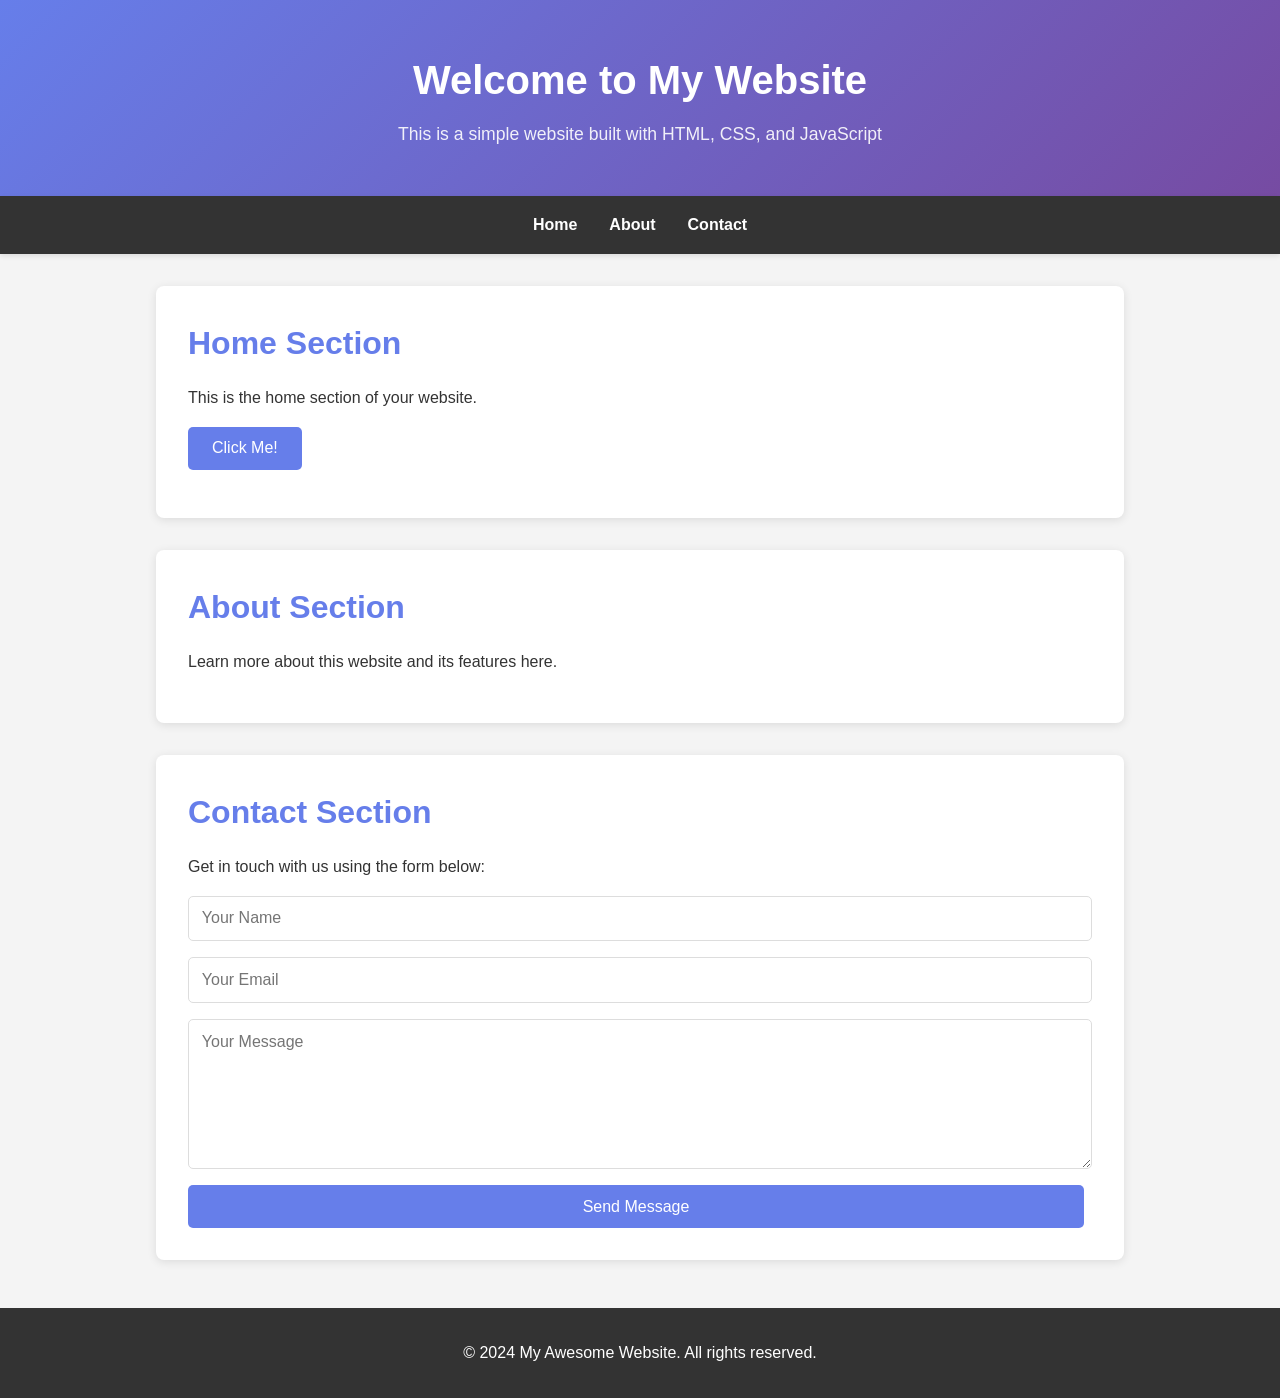
==== index.html @ be75d392 "Create HTML file with basic website structure" ====
<!DOCTYPE html>
<html lang="en">
<head>
    <meta charset="UTF-8">
    <meta name="viewport" content="width=device-width, initial-scale=1.0">
    <title>My Awesome Website</title>
    <link rel="stylesheet" href="style.css">
</head>
<body>
    <header>
        <h1>Welcome to My Website</h1>
        <p>This is a simple website built with HTML, CSS, and JavaScript</p>
    </header>

    <nav>
        <ul>
            <li><a href="#home">Home</a></li>
            <li><a href="#about">About</a></li>
            <li><a href="#contact">Contact</a></li>
        </ul>
    </nav>

    <main>
        <section id="home">
            <h2>Home Section</h2>
            <p>This is the home section of your website.</p>
            <button id="myButton">Click Me!</button>
            <p id="message"></p>
        </section>

        <section id="about">
            <h2>About Section</h2>
            <p>Learn more about this website and its features here.</p>
        </section>

        <section id="contact">
            <h2>Contact Section</h2>
            <p>Get in touch with us using the form below:</p>
            <form id="contactForm">
                <input type="text" placeholder="Your Name" required>
                <input type="email" placeholder="Your Email" required>
                <textarea placeholder="Your Message" required></textarea>
                <button type="submit">Send Message</button>
            </form>
        </section>
    </main>

    <footer>
        <p>&copy; 2024 My Awesome Website. All rights reserved.</p>
    </footer>

    <script src="script.js"></script>
</body>
</html>
---- style.css ----
/* General Styles */
* {
    margin: 0;
    padding: 0;
    box-sizing: border-box;
}

body {
    font-family: 'Arial', sans-serif;
    line-height: 1.6;
    color: #333;
    background-color: #f4f4f4;
}

/* Header Styles */
header {
    background: linear-gradient(135deg, #667eea 0%, #764ba2 100%);
    color: white;
    text-align: center;
    padding: 3rem 0;
    box-shadow: 0 2px 5px rgba(0, 0, 0, 0.1);
}

header h1 {
    font-size: 2.5rem;
    margin-bottom: 0.5rem;
}

header p {
    font-size: 1.1rem;
    opacity: 0.9;
}

/* Navigation Styles */
nav {
    background-color: #333;
    padding: 1rem 0;
    position: sticky;
    top: 0;
    box-shadow: 0 2px 5px rgba(0, 0, 0, 0.1);
}

nav ul {
    list-style: none;
    display: flex;
    justify-content: center;
    gap: 2rem;
}

nav a {
    color: white;
    text-decoration: none;
    font-weight: bold;
    transition: color 0.3s ease;
}

nav a:hover {
    color: #667eea;
}

/* Main Content Styles */
main {
    max-width: 1000px;
    margin: 2rem auto;
    padding: 0 1rem;
}

section {
    background: white;
    padding: 2rem;
    margin-bottom: 2rem;
    border-radius: 8px;
    box-shadow: 0 2px 10px rgba(0, 0, 0, 0.1);
}

section h2 {
    color: #667eea;
    margin-bottom: 1rem;
    font-size: 2rem;
}

section p {
    margin-bottom: 1rem;
    text-align: justify;
}

/* Button Styles */
button {
    background-color: #667eea;
    color: white;
    padding: 0.8rem 1.5rem;
    border: none;
    border-radius: 5px;
    cursor: pointer;
    font-size: 1rem;
    transition: background-color 0.3s ease;
    margin-right: 0.5rem;
}

button:hover {
    background-color: #764ba2;
}

button:active {
    transform: scale(0.98);
}

/* Form Styles */
form {
    display: flex;
    flex-direction: column;
    gap: 1rem;
}

input,
textarea {
    padding: 0.8rem;
    border: 1px solid #ddd;
    border-radius: 5px;
    font-family: 'Arial', sans-serif;
    font-size: 1rem;
}

input:focus,
textarea:focus {
    outline: none;
    border-color: #667eea;
    box-shadow: 0 0 5px rgba(102, 126, 234, 0.5);
}

textarea {
    resize: vertical;
    min-height: 150px;
}

/* Footer Styles */
footer {
    background-color: #333;
    color: white;
    text-align: center;
    padding: 2rem;
    margin-top: 3rem;
}

/* Message Styles */
#message {
    color: #667eea;
    font-weight: bold;
    margin-top: 1rem;
}

/* Responsive Design */
@media (max-width: 768px) {
    header h1 {
        font-size: 1.8rem;
    }

    nav ul {
        flex-direction: column;
        gap: 1rem;
        align-items: center;
    }

    section {
        padding: 1.5rem;
    }

    section h2 {
        font-size: 1.5rem;
    }
}
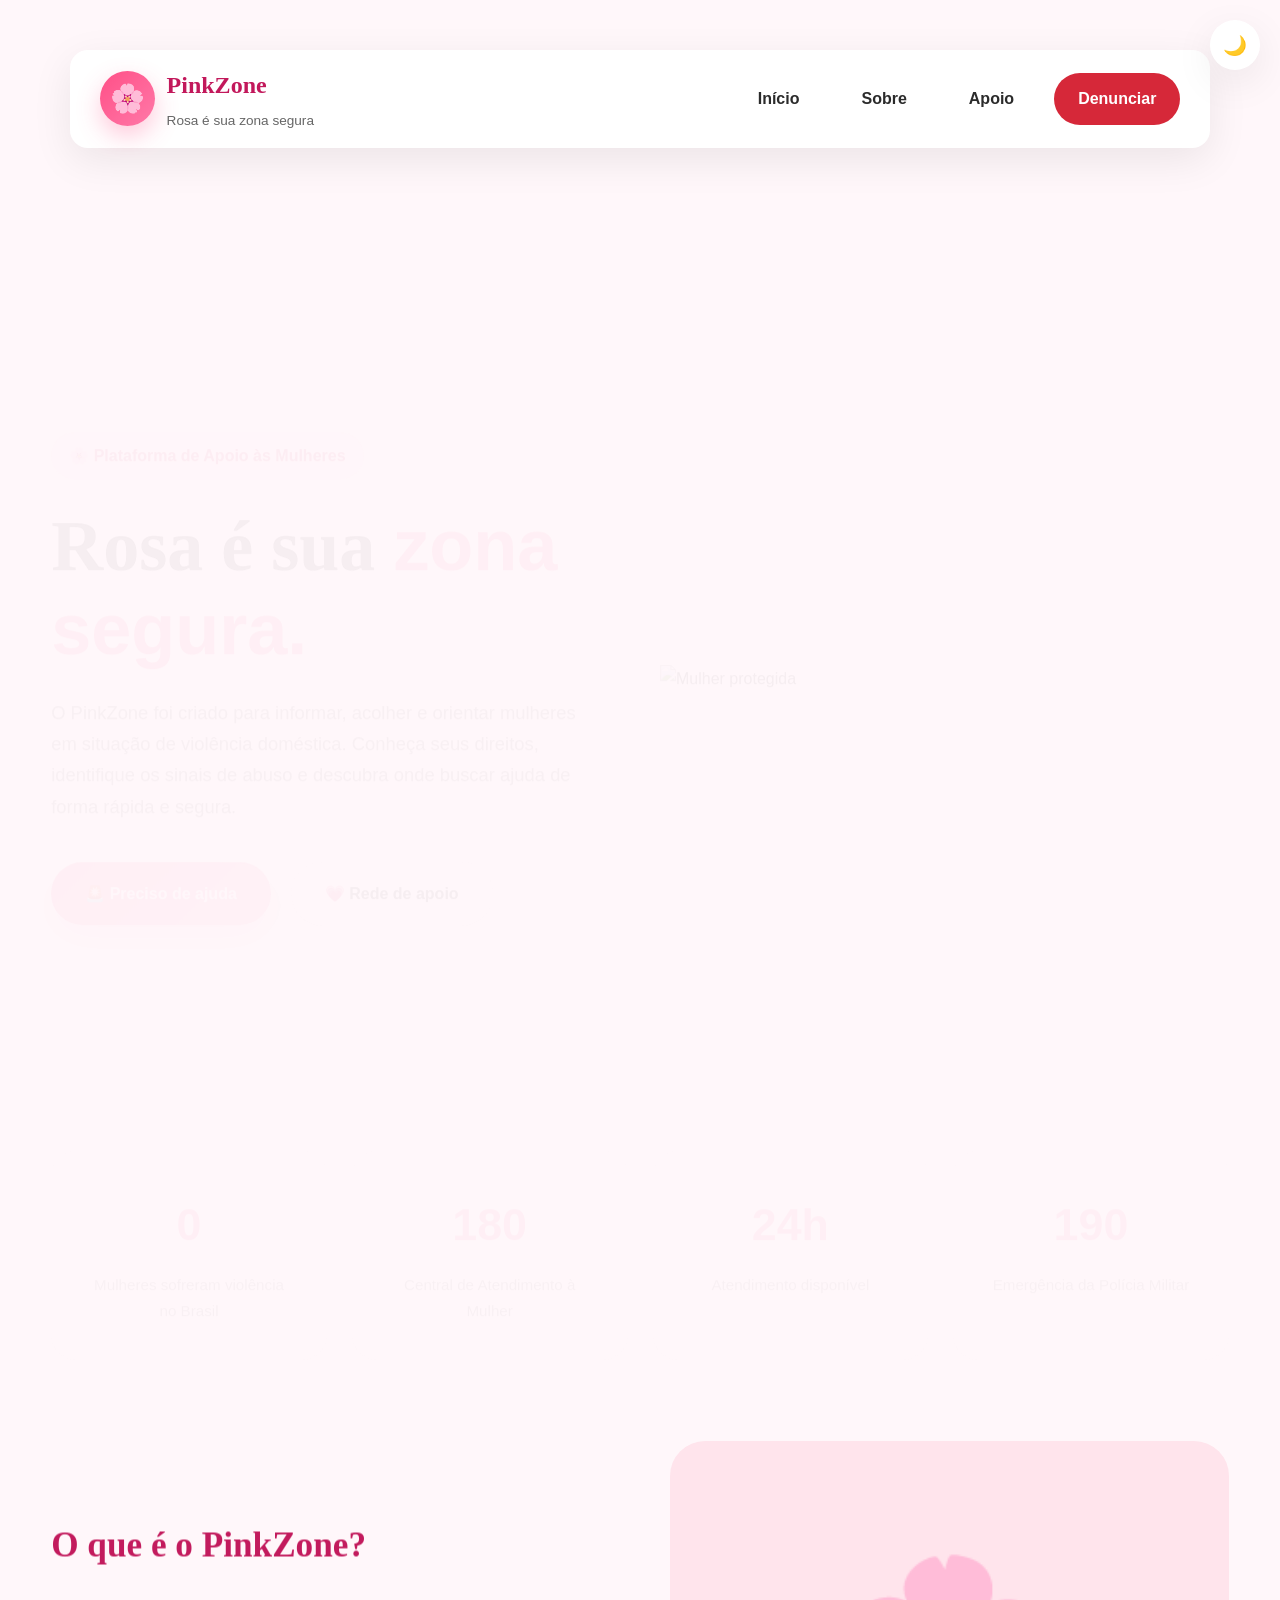
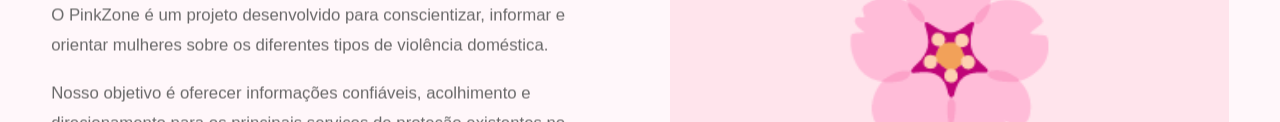
==== commit e813602d: "Add index.html redirect to testepz.html for GitHub Pages" ====
--- a/index.html
+++ b/index.html
@@ -1,54 +1,12 @@
-<!DOCTYPE html>
-<html lang="en">
-<head>
-    <meta charset="UTF-8">
-    <meta name="viewport" content="width=device-width, initial-scale=1.0">
-    <title>My Awesome Website</title>
-    <link rel="stylesheet" href="style.css">
-</head>
-<body>
-    <header>
-        <h1>Welcome to My Website</h1>
-        <p>This is a simple website built with HTML, CSS, and JavaScript</p>
-    </header>
-
-    <nav>
-        <ul>
-            <li><a href="#home">Home</a></li>
-            <li><a href="#about">About</a></li>
-            <li><a href="#contact">Contact</a></li>
-        </ul>
-    </nav>
-
-    <main>
-        <section id="home">
-            <h2>Home Section</h2>
-            <p>This is the home section of your website.</p>
-            <button id="myButton">Click Me!</button>
-            <p id="message"></p>
-        </section>
-
-        <section id="about">
-            <h2>About Section</h2>
-            <p>Learn more about this website and its features here.</p>
-        </section>
-
-        <section id="contact">
-            <h2>Contact Section</h2>
-            <p>Get in touch with us using the form below:</p>
-            <form id="contactForm">
-                <input type="text" placeholder="Your Name" required>
-                <input type="email" placeholder="Your Email" required>
-                <textarea placeholder="Your Message" required></textarea>
-                <button type="submit">Send Message</button>
-            </form>
-        </section>
-    </main>
-
-    <footer>
-        <p>&copy; 2024 My Awesome Website. All rights reserved.</p>
-    </footer>
-
-    <script src="script.js"></script>
-</body>
+<!doctype html>
+<html lang="pt-BR">
+  <head>
+    <meta charset="utf-8">
+    <meta http-equiv="refresh" content="0; url=./testepz.html">
+    <meta name="viewport" content="width=device-width,initial-scale=1">
+    <title>Redirecionando...</title>
+  </head>
+  <body>
+    <p>Se você não for redirecionado automaticamente, <a href="./testepz.html">clique aqui</a> para abrir o site.</p>
+  </body>
 </html>
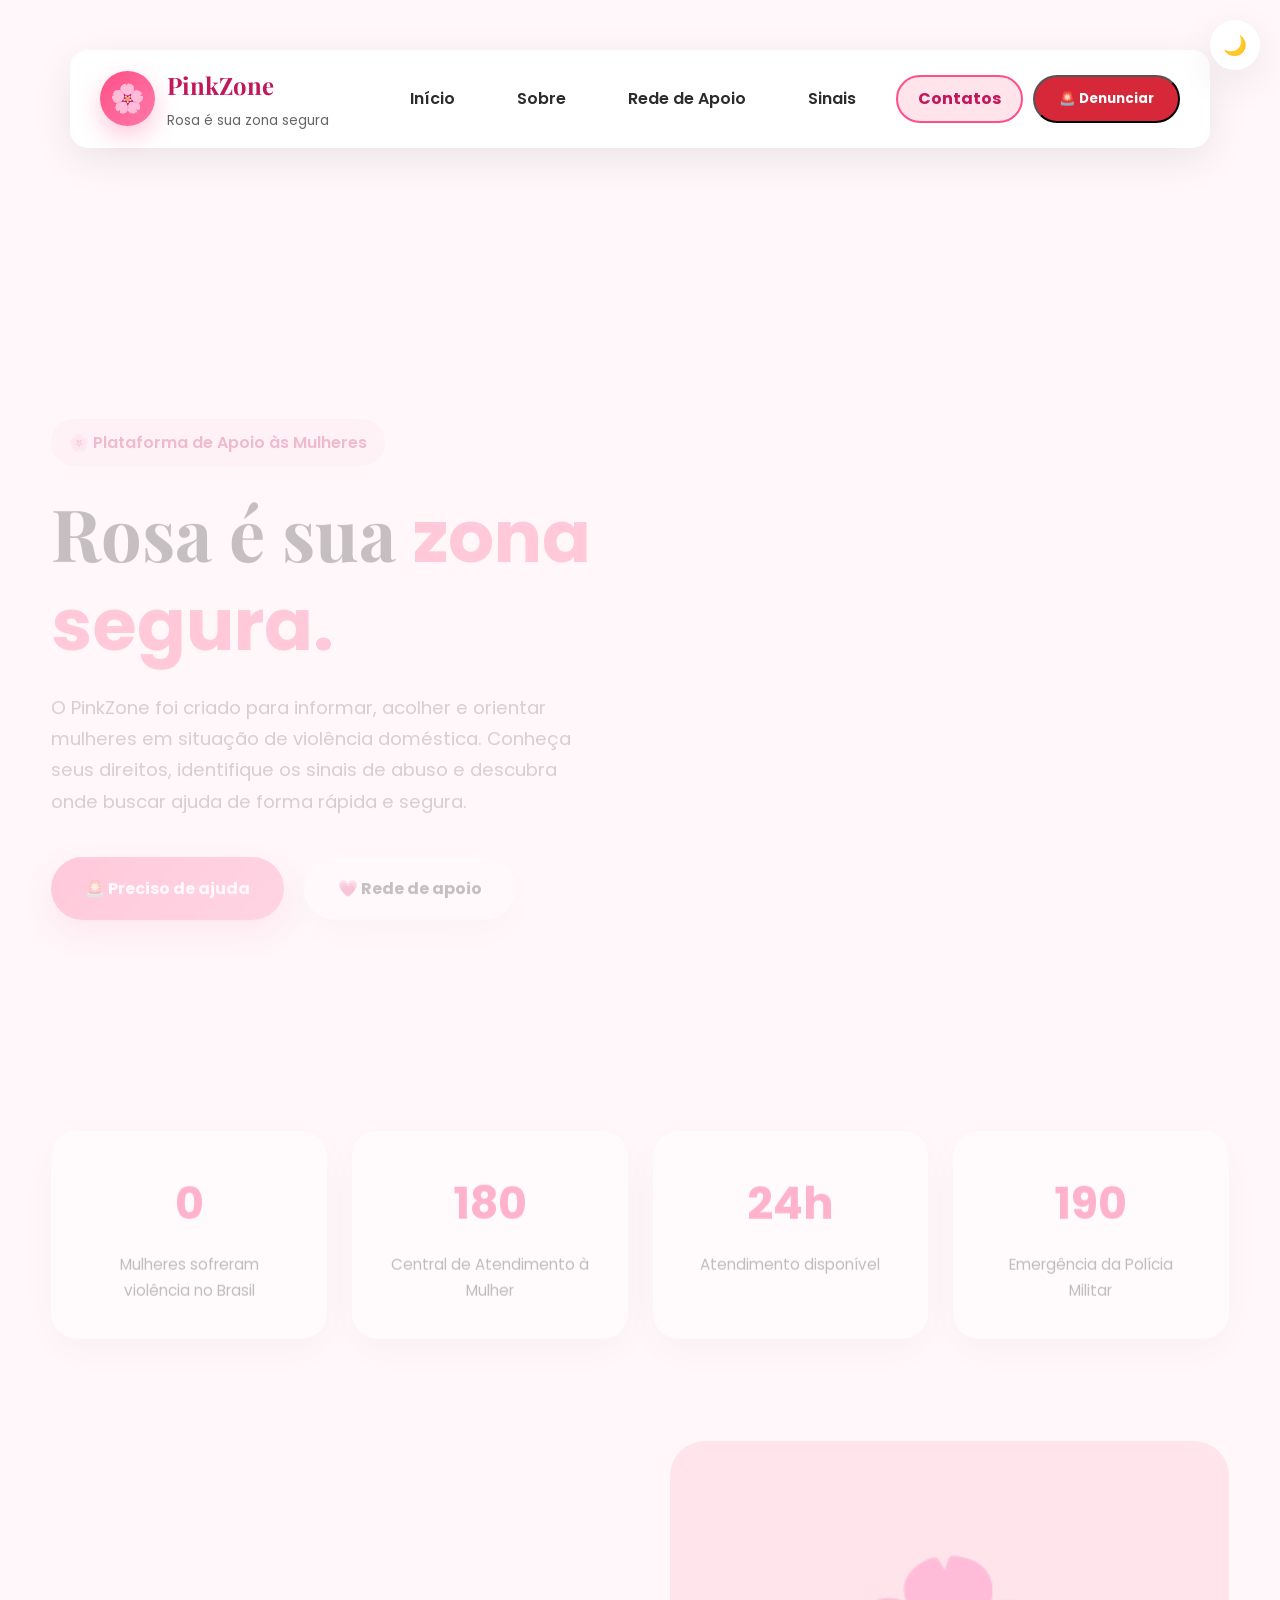
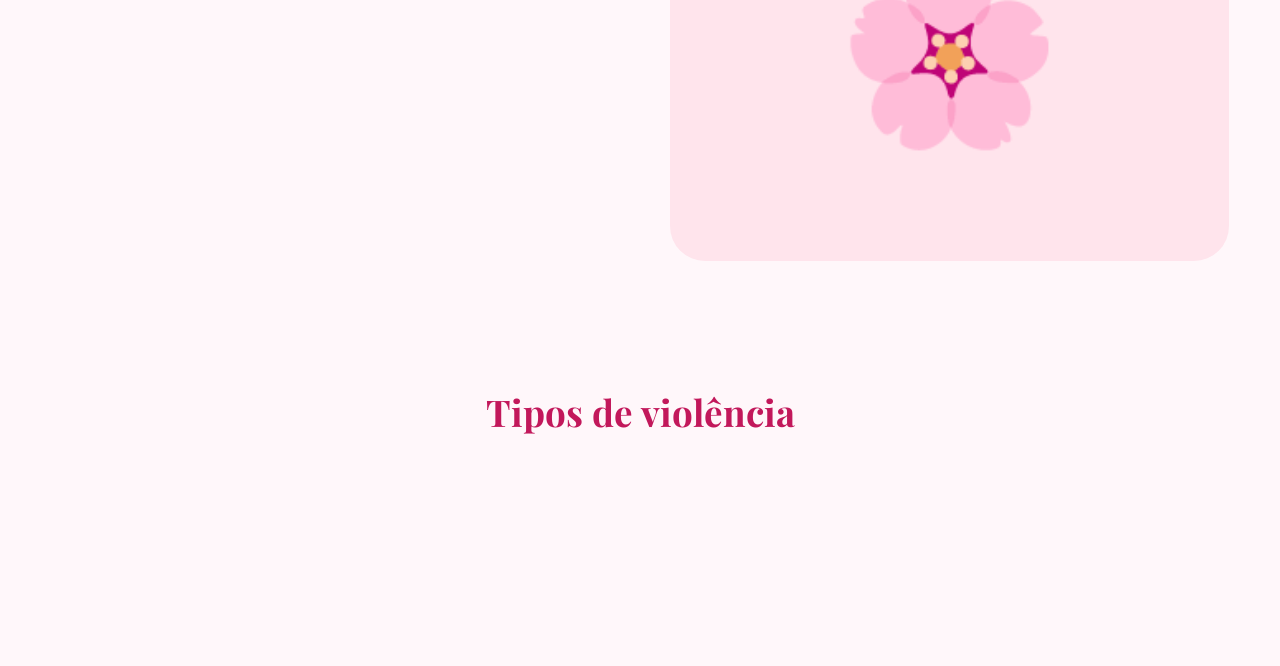
==== commit db6902c3: "Add menu mobile, PWA e pagina de denuncia" ====
--- a/index.html
+++ b/index.html
@@ -4,6 +4,10 @@
     <meta charset="utf-8">
     <meta http-equiv="refresh" content="0; url=./testepz.html">
     <meta name="viewport" content="width=device-width,initial-scale=1">
+    <meta name="theme-color" content="#ff4f87">
+    <link rel="manifest" href="manifest.json">
+    <link rel="icon" type="image/png" sizes="32x32" href="icons/favicon-32.png">
+    <link rel="apple-touch-icon" href="icons/apple-touch-icon.png">
     <title>Redirecionando...</title>
   </head>
   <body>
